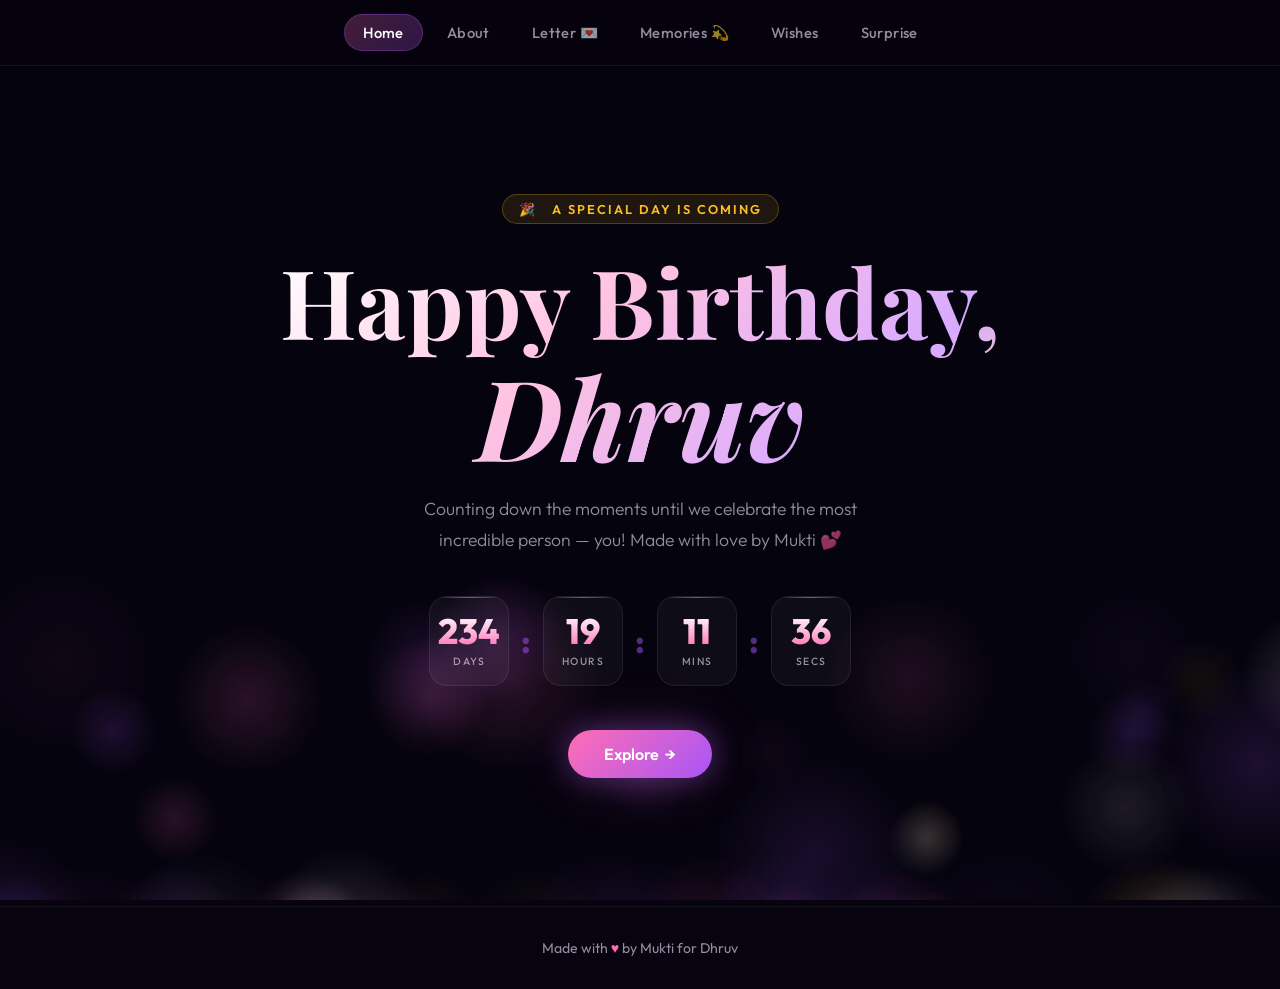
==== index.html @ afbd9cef "First Commit" ====
<!DOCTYPE html>
<html lang="en">
<head>
  <meta charset="UTF-8">
  <meta name="viewport" content="width=device-width, initial-scale=1.0">
  <title>Happy Birthday Dhruv 🎂</title>
  <meta name="description" content="A special birthday celebration for Dhruv, made with love by Mukti.">
  <link rel="stylesheet" href="style.css">
  <script src="script.js" defer></script>
</head>
<body>

  <canvas id="bg-canvas"></canvas>

  <nav>
    <a href="index.html" class="active">Home</a>
    <a href="about.html">About</a>
    <a href="letter.html">Letter 💌</a>
    <a href="memories.html">Memories 💫</a>
    <a href="wishes.html">Wishes</a>
    <a href="surprise.html">Surprise</a>
  </nav>

  <div class="hero">
    <div class="hero-tag">🎉 &nbsp; A Special Day is Coming</div>

    <h1>
      Happy Birthday,<br>
      <span class="hero-name">Dhruv</span>
    </h1>

    <p>Counting down the moments until we celebrate the most incredible person — you! Made with love by Mukti 💕</p>

    <!-- Countdown to July 29th -->
    <div class="countdown-container" id="countdown">
      <div class="countdown-box">
        <span class="countdown-val" id="days">00</span>
        <span class="countdown-label">Days</span>
      </div>
      <div class="countdown-sep">:</div>
      <div class="countdown-box">
        <span class="countdown-val" id="hours">00</span>
        <span class="countdown-label">Hours</span>
      </div>
      <div class="countdown-sep">:</div>
      <div class="countdown-box">
        <span class="countdown-val" id="minutes">00</span>
        <span class="countdown-label">Mins</span>
      </div>
      <div class="countdown-sep">:</div>
      <div class="countdown-box">
        <span class="countdown-val" id="seconds">00</span>
        <span class="countdown-label">Secs</span>
      </div>
    </div>

    <a class="btn" href="about.html"><span>Explore &nbsp;→</span></a>
  </div>

  <footer>Made with <span>♥</span> by Mukti for Dhruv</footer>

</body>
</html>
---- style.css ----
@import url('https://fonts.googleapis.com/css2?family=Outfit:wght@200;300;400;600;800;900&family=Playfair+Display:ital,wght@0,700;1,500&family=Dancing+Script:wght@700&display=swap');

:root {
  --pink: #ff6eb4;
  --purple: #a855f7;
  --gold: #fbbf24;
  --deep: #07040f;
  --glass: rgba(255,255,255,0.06);
  --glass-border: rgba(255,255,255,0.1);
  --text: #f0eaff;
  --sub: rgba(240,234,255,0.6);
  --radius: 28px;
  --shadow: 0 20px 60px rgba(0,0,0,0.5);
}

*, *::before, *::after {
  margin: 0; padding: 0;
  box-sizing: border-box;
}

html { scroll-behavior: smooth; }

/* Scrollbar */
::-webkit-scrollbar { width: 6px; }
::-webkit-scrollbar-track { background: #07040f; }
::-webkit-scrollbar-thumb { background: var(--purple); border-radius: 3px; }

body {
  font-family: 'Outfit', sans-serif;
  background: var(--deep);
  color: var(--text);
  min-height: 100vh;
  overflow-x: hidden;
}

/* ─── CINEMATIC VIDEO BACKGROUND ─── */
#bg-canvas {
  position: fixed;
  top: 0; left: 0;
  width: 100%; height: 100%;
  z-index: 0;
  pointer-events: none;
}

/* ─── NAVIGATION ─── */
nav {
  position: sticky;
  top: 0;
  z-index: 100;
  display: flex;
  justify-content: center;
  align-items: center;
  gap: 6px;
  padding: 14px 30px;
  background: rgba(7, 4, 15, 0.7);
  backdrop-filter: blur(20px);
  -webkit-backdrop-filter: blur(20px);
  border-bottom: 1px solid rgba(255,255,255,0.06);
}

nav a {
  color: var(--sub);
  text-decoration: none;
  font-weight: 500;
  font-size: 0.92rem;
  letter-spacing: 0.4px;
  padding: 8px 18px;
  border-radius: 50px;
  transition: all 0.3s ease;
}

nav a:hover {
  color: var(--text);
  background: rgba(168,85,247,0.15);
}

nav a.active {
  color: white;
  background: linear-gradient(135deg, rgba(255,110,180,0.25), rgba(168,85,247,0.25));
  border: 1px solid rgba(168,85,247,0.3);
}

/* ─── HERO SECTION (Homepage) ─── */
.hero {
  position: relative;
  z-index: 10;
  min-height: calc(100vh - 60px);
  display: flex;
  flex-direction: column;
  align-items: center;
  justify-content: center;
  text-align: center;
  padding: 60px 20px;
}

.hero-tag {
  display: inline-flex;
  align-items: center;
  gap: 8px;
  font-size: 0.8rem;
  font-weight: 600;
  letter-spacing: 2px;
  text-transform: uppercase;
  color: var(--gold);
  background: rgba(251,191,36,0.1);
  border: 1px solid rgba(251,191,36,0.25);
  padding: 6px 16px;
  border-radius: 50px;
  margin-bottom: 24px;
  animation: fadeSlideDown 0.8s ease both;
}

.hero h1 {
  font-family: 'Playfair Display', serif;
  font-size: clamp(2.8rem, 8vw, 6rem);
  font-weight: 700;
  line-height: 1.1;
  background: linear-gradient(135deg, #ffffff 0%, #ffc3e1 40%, #d8aaff 80%, #ffe29a 100%);
  -webkit-background-clip: text;
  -webkit-text-fill-color: transparent;
  background-clip: text;
  margin-bottom: 16px;
  animation: fadeSlideDown 0.8s 0.15s ease both;
}

.hero-name {
  font-style: italic;
  font-size: clamp(3rem, 9vw, 7rem);
  display: block;
}

.hero p {
  font-size: 1.1rem;
  color: var(--sub);
  max-width: 500px;
  line-height: 1.8;
  margin-bottom: 40px;
  font-weight: 300;
  animation: fadeSlideDown 0.8s 0.3s ease both;
}

/* ─── COUNTDOWN ─── */
.countdown-container {
  display: flex;
  justify-content: center;
  gap: 12px;
  margin-bottom: 44px;
  animation: fadeSlideDown 0.8s 0.45s ease both;
}

.countdown-box {
  position: relative;
  width: 80px;
  height: 90px;
  background: rgba(255,255,255,0.04);
  border: 1px solid rgba(255,255,255,0.08);
  border-radius: 18px;
  display: flex;
  flex-direction: column;
  align-items: center;
  justify-content: center;
  backdrop-filter: blur(10px);
  overflow: hidden;
  transition: transform 0.3s ease, border-color 0.3s ease;
}

.countdown-box::before {
  content: '';
  position: absolute;
  top: 0; left: 0; right: 0;
  height: 1px;
  background: linear-gradient(90deg, transparent, rgba(255,110,180,0.6), transparent);
}

.countdown-box:hover {
  transform: translateY(-4px);
  border-color: rgba(168,85,247,0.3);
}

.countdown-val {
  font-family: 'Outfit', sans-serif;
  font-size: 2.2rem;
  font-weight: 800;
  background: linear-gradient(180deg, #fff 0%, var(--pink) 100%);
  -webkit-background-clip: text;
  -webkit-text-fill-color: transparent;
  background-clip: text;
  line-height: 1;
  transition: all 0.3s cubic-bezier(0.4, 0, 0.2, 1);
}

.countdown-label {
  font-size: 0.65rem;
  letter-spacing: 1.5px;
  text-transform: uppercase;
  color: var(--sub);
  margin-top: 6px;
  font-weight: 500;
}

.countdown-sep {
  font-size: 2rem;
  font-weight: 800;
  color: var(--purple);
  display: flex;
  align-items: center;
  opacity: 0.5;
  animation: blink 1s infinite;
}

/* ─── BUTTONS ─── */
.btn {
  display: inline-flex;
  align-items: center;
  gap: 8px;
  padding: 14px 36px;
  font-size: 1rem;
  font-weight: 600;
  font-family: 'Outfit', sans-serif;
  color: white;
  text-decoration: none;
  background: linear-gradient(135deg, #ff6eb4, #a855f7);
  border-radius: 50px;
  border: none;
  cursor: pointer;
  position: relative;
  overflow: hidden;
  box-shadow: 0 0 30px rgba(168,85,247,0.4), 0 0 60px rgba(255,110,180,0.2);
  transition: transform 0.3s ease, box-shadow 0.3s ease;
  animation: fadeSlideDown 0.8s 0.6s ease both;
}

.btn::before {
  content: '';
  position: absolute;
  inset: 0;
  background: linear-gradient(135deg, #a855f7, #ff6eb4);
  opacity: 0;
  transition: opacity 0.4s ease;
}

.btn:hover {
  transform: translateY(-3px) scale(1.04);
  box-shadow: 0 0 40px rgba(168,85,247,0.6), 0 0 80px rgba(255,110,180,0.3);
}

.btn:hover::before { opacity: 1; }

.btn span { position: relative; z-index: 1; }

/* ─── GLASS CARD ─── */
.glass-card {
  background: var(--glass);
  border: 1px solid var(--glass-border);
  border-radius: var(--radius);
  backdrop-filter: blur(16px);
  -webkit-backdrop-filter: blur(16px);
  box-shadow: var(--shadow), inset 0 1px 0 rgba(255,255,255,0.08);
}

/* ─── SECTION LAYOUTS ─── */
section {
  position: relative;
  z-index: 10;
  max-width: 1100px;
  margin: 0 auto;
  padding: 80px 24px;
}

.section-heading {
  text-align: center;
  margin-bottom: 60px;
}

.section-heading .tag {
  display: inline-block;
  font-size: 0.75rem;
  font-weight: 700;
  letter-spacing: 2.5px;
  text-transform: uppercase;
  color: var(--pink);
  margin-bottom: 14px;
}

.section-heading h1 {
  font-family: 'Playfair Display', serif;
  font-size: clamp(2rem, 5vw, 3.5rem);
  font-weight: 700;
  background: linear-gradient(135deg, #fff 30%, #d8aaff 100%);
  -webkit-background-clip: text;
  -webkit-text-fill-color: transparent;
  background-clip: text;
}

/* ─── TIMELINE (About) ─── */
.timeline {
  display: flex;
  flex-direction: column;
  gap: 20px;
}

.timeline-item {
  display: flex;
  align-items: flex-start;
  gap: 24px;
  padding: 28px 32px;
  opacity: 0;
  transform: translateY(30px);
  animation: fadeSlideUp 0.6s ease forwards;
  transition: transform 0.4s ease, box-shadow 0.4s ease;
}

.timeline-item:hover {
  transform: translateY(-4px) !important;
  box-shadow: 0 20px 50px rgba(168,85,247,0.2);
  border-color: rgba(168,85,247,0.3);
}

.timeline-num {
  flex-shrink: 0;
  width: 52px;
  height: 52px;
  border-radius: 50%;
  background: linear-gradient(135deg, rgba(255,110,180,0.2), rgba(168,85,247,0.2));
  border: 1px solid rgba(168,85,247,0.3);
  display: flex;
  align-items: center;
  justify-content: center;
  font-weight: 800;
  font-size: 1.1rem;
  color: var(--pink);
}

.timeline-content h3 {
  font-size: 1.2rem;
  font-weight: 700;
  margin-bottom: 8px;
  color: white;
}

.timeline-content p {
  color: var(--sub);
  line-height: 1.7;
  font-size: 0.95rem;
  font-weight: 300;
}

/* ─── POLAROID GALLERY ─── */
.gallery {
  display: grid;
  grid-template-columns: repeat(auto-fit, minmax(260px, 1fr));
  gap: 28px;
}

.polaroid-card {
  background: #f7f3ee;
  padding: 14px 14px 50px 14px;
  border-radius: 4px;
  box-shadow: 0 12px 35px rgba(0,0,0,0.4), 0 2px 4px rgba(0,0,0,0.2);
  cursor: pointer;
  position: relative;
  transition: transform 0.5s cubic-bezier(0.175, 0.885, 0.32, 1.275), box-shadow 0.5s ease;
  opacity: 0;
  animation: fadeSlideUp 0.5s ease forwards;
}

.polaroid-card:nth-child(even) { transform: rotate(-2.5deg); }
.polaroid-card:nth-child(odd) { transform: rotate(2deg); }
.polaroid-card:nth-child(3n) { transform: rotate(-1deg); }

.polaroid-card:hover {
  transform: scale(1.07) rotate(0deg) translateY(-12px) !important;
  box-shadow: 0 30px 60px rgba(0,0,0,0.6), 0 0 40px rgba(168,85,247,0.2);
  z-index: 20;
}

.polaroid-card img {
  width: 100%;
  height: 240px;
  object-fit: cover;
  display: block;
}

.polaroid-caption {
  position: absolute;
  bottom: 12px;
  left: 0; right: 0;
  text-align: center;
  font-family: 'Dancing Script', cursive;
  font-size: 1.4rem;
  font-weight: 700;
  color: #2d2d2d;
}

/* ─── LIGHTBOX ─── */
.lightbox {
  position: fixed;
  inset: 0;
  background: rgba(7,4,15,0.96);
  backdrop-filter: blur(20px);
  z-index: 1000;
  display: flex;
  flex-direction: column;
  align-items: center;
  justify-content: center;
  opacity: 0;
  pointer-events: none;
  transition: opacity 0.4s ease;
}

.lightbox.active {
  opacity: 1;
  pointer-events: auto;
}

.lightbox-content {
  max-width: 85vw;
  max-height: 75vh;
  border-radius: 12px;
  box-shadow: 0 30px 80px rgba(0,0,0,0.8);
  transform: scale(0.88);
  transition: transform 0.45s cubic-bezier(0.175, 0.885, 0.32, 1.275);
}

.lightbox.active .lightbox-content { transform: scale(1); }

.lightbox-caption {
  font-family: 'Dancing Script', cursive;
  font-size: 2.2rem;
  color: var(--gold);
  margin-top: 20px;
  font-weight: 700;
}

.lightbox-close {
  position: absolute;
  top: 24px; right: 32px;
  font-size: 2rem;
  color: var(--sub);
  cursor: pointer;
  width: 44px; height: 44px;
  display: flex;
  align-items: center;
  justify-content: center;
  border-radius: 50%;
  background: rgba(255,255,255,0.06);
  border: 1px solid rgba(255,255,255,0.1);
  transition: all 0.3s ease;
}

.lightbox-close:hover {
  background: rgba(255,110,180,0.2);
  border-color: var(--pink);
  color: var(--pink);
}

/* ─── WISHES WALL ─── */
.wishes-layout {
  display: flex;
  flex-direction: column;
  gap: 60px;
}

.wishes-form-card {
  max-width: 560px;
  margin: 0 auto;
  width: 100%;
  padding: 40px;
}

.wishes-form-card h2 {
  font-size: 1.8rem;
  font-weight: 700;
  margin-bottom: 8px;
  color: white;
}

.wishes-form-card > p {
  color: var(--sub);
  font-size: 0.95rem;
  margin-bottom: 28px;
  line-height: 1.6;
  font-weight: 300;
}

.wishes-form { display: flex; flex-direction: column; gap: 14px; }

.form-group { display: flex; flex-direction: column; gap: 6px; }

.form-group label {
  font-size: 0.85rem;
  font-weight: 600;
  color: var(--sub);
  letter-spacing: 0.3px;
}

.form-group input,
.form-group textarea {
  background: rgba(255,255,255,0.05);
  border: 1px solid rgba(255,255,255,0.1);
  border-radius: 14px;
  padding: 13px 18px;
  color: white;
  font-size: 0.95rem;
  font-family: 'Outfit', sans-serif;
  transition: all 0.3s ease;
  resize: none;
}

.form-group input:focus,
.form-group textarea:focus {
  outline: none;
  border-color: rgba(168,85,247,0.5);
  background: rgba(168,85,247,0.06);
  box-shadow: 0 0 0 4px rgba(168,85,247,0.1);
}

.form-group input::placeholder,
.form-group textarea::placeholder { color: rgba(255,255,255,0.25); }

.wishes-grid {
  display: grid;
  grid-template-columns: repeat(auto-fill, minmax(230px, 1fr));
  gap: 24px;
}

.wish-note {
  padding: 24px 22px 18px;
  border-radius: 4px;
  box-shadow: 0 8px 25px rgba(0,0,0,0.25), 2px 4px 10px rgba(0,0,0,0.15);
  transition: transform 0.35s ease, box-shadow 0.35s ease;
  position: relative;
  min-height: 180px;
  display: flex;
  flex-direction: column;
  justify-content: space-between;
}

.wish-note::before {
  content: '📌';
  position: absolute;
  top: -5px; left: 50%;
  transform: translateX(-50%);
  font-size: 1rem;
}

.wish-note:hover {
  transform: translateY(-10px) rotate(0deg) scale(1.03) !important;
  box-shadow: 0 20px 40px rgba(0,0,0,0.3);
  z-index: 5;
}

.wish-text {
  font-family: 'Dancing Script', cursive;
  font-size: 1.35rem;
  font-weight: 600;
  color: #1a1a2e;
  line-height: 1.5;
  margin-top: 10px;
}

.wish-author {
  font-size: 0.78rem;
  font-weight: 700;
  color: rgba(0,0,0,0.4);
  text-align: right;
  border-top: 1px dashed rgba(0,0,0,0.12);
  padding-top: 10px;
  margin-top: 14px;
  letter-spacing: 0.5px;
  text-transform: uppercase;
}

.note-color-1 { background: #ffee88; transform: rotate(-2deg); }
.note-color-2 { background: #ffb3c6; transform: rotate(2.5deg); }
.note-color-3 { background: #b5f5d0; transform: rotate(-1.5deg); }
.note-color-4 { background: #dbb4ff; transform: rotate(2deg); }
.note-color-5 { background: #ffd29d; transform: rotate(-1deg); }

/* ─── SURPRISE GIFT BOX ─── */
.gift-scene {
  perspective: 700px;
  width: 170px;
  height: 170px;
  margin: 40px auto;
  cursor: pointer;
}

.gift-box {
  width: 100%;
  height: 100%;
  position: relative;
  transform-style: preserve-3d;
  animation: giftWobble 3s infinite ease-in-out;
  transition: opacity 0.6s ease, transform 0.6s ease;
}

.gift-box:hover { animation: giftShake 0.3s infinite linear; }

.gift-body {
  position: absolute;
  inset: 0;
  top: 35px;
  height: calc(100% - 35px);
  background: linear-gradient(135deg, #c0392b, #962d22);
  border-radius: 8px;
  box-shadow: 0 15px 40px rgba(192,57,43,0.5), inset 0 0 20px rgba(0,0,0,0.2);
  overflow: hidden;
}

.gift-ribbon-v {
  position: absolute;
  top: 0; left: calc(50% - 12px);
  width: 24px; height: 100%;
  background: linear-gradient(180deg, #f39c12, #e67e22);
  box-shadow: 0 0 15px rgba(243,156,18,0.4);
}

.gift-ribbon-h {
  position: absolute;
  top: calc(50% - 12px); left: 0;
  width: 100%; height: 24px;
  background: linear-gradient(90deg, #f39c12, #e67e22);
  box-shadow: 0 0 15px rgba(243,156,18,0.4);
}

.gift-lid {
  position: absolute;
  top: 0; left: -8px;
  width: calc(100% + 16px);
  height: 48px;
  background: linear-gradient(135deg, #e74c3c, #c0392b);
  border-radius: 6px;
  box-shadow: 0 8px 20px rgba(0,0,0,0.4);
  transform-origin: center bottom;
  transition: all 1s cubic-bezier(0.175, 0.885, 0.32, 1.275);
  z-index: 10;
}

.gift-lid::after {
  content: '🎀';
  position: absolute;
  top: -30px; left: 50%;
  transform: translateX(-50%);
  font-size: 2.4rem;
  filter: drop-shadow(0 4px 8px rgba(0,0,0,0.4));
  animation: bowPulse 2s infinite ease-in-out;
}

.gift-box.opened .gift-lid {
  transform: translateY(-160px) rotate(40deg);
  opacity: 0;
}

.gift-box.opened {
  animation: none;
  transform: scale(0);
  opacity: 0;
}

#gift-click-hint {
  font-size: 0.9rem;
  color: var(--sub);
  letter-spacing: 0.5px;
  animation: pulseOpacity 2s infinite ease-in-out;
}

/* ─── SURPRISE MESSAGE ─── */
#message {
  max-width: 640px;
  width: 100%;
  margin: 0 auto;
  padding: 48px 40px;
  text-align: center;
  font-size: 1.25rem;
  line-height: 1.9;
  color: var(--text);
  font-weight: 300;
  opacity: 0;
  transform: translateY(30px) scale(0.95);
  transition: all 0.8s cubic-bezier(0.175, 0.885, 0.32, 1.275);
}

#message.revealed {
  opacity: 1;
  transform: translateY(0) scale(1);
}

/* ─── AUDIO WIDGET ─── */
.audio-widget {
  position: fixed;
  bottom: 28px; right: 28px;
  background: rgba(7,4,15,0.85);
  border: 1px solid rgba(255,255,255,0.1);
  border-radius: 60px;
  padding: 10px 22px 10px 12px;
  display: flex;
  align-items: center;
  gap: 12px;
  z-index: 500;
  backdrop-filter: blur(20px);
  box-shadow: 0 10px 40px rgba(0,0,0,0.5);
  transition: transform 0.3s ease, border-color 0.3s ease;
}

.audio-widget:hover {
  transform: translateY(-3px);
  border-color: rgba(168,85,247,0.35);
}

.audio-btn {
  width: 42px; height: 42px;
  border-radius: 50%;
  background: linear-gradient(135deg, var(--pink), var(--purple));
  border: none;
  cursor: pointer;
  color: white;
  font-size: 1rem;
  display: flex;
  align-items: center;
  justify-content: center;
  box-shadow: 0 4px 15px rgba(168,85,247,0.4);
  transition: transform 0.3s ease, box-shadow 0.3s ease;
  flex-shrink: 0;
}

.audio-btn:hover {
  transform: scale(1.1);
  box-shadow: 0 6px 20px rgba(168,85,247,0.6);
}

.audio-info { display: flex; flex-direction: column; }

.audio-title {
  font-size: 0.75rem;
  font-weight: 600;
  color: var(--text);
  white-space: nowrap;
}

.audio-visualizer {
  display: flex;
  align-items: flex-end;
  gap: 3px;
  height: 14px;
  margin-top: 4px;
}

.visualizer-bar {
  width: 3px;
  border-radius: 2px;
  background: var(--pink);
  height: 3px;
  transition: height 0.1s ease;
}

.audio-widget.playing .visualizer-bar:nth-child(1) { animation: vBar 0.9s 0.0s infinite alternate ease-in-out; }
.audio-widget.playing .visualizer-bar:nth-child(2) { animation: vBar 0.9s 0.2s infinite alternate ease-in-out; }
.audio-widget.playing .visualizer-bar:nth-child(3) { animation: vBar 0.9s 0.4s infinite alternate ease-in-out; }
.audio-widget.playing .visualizer-bar:nth-child(4) { animation: vBar 0.9s 0.15s infinite alternate ease-in-out; }
.audio-widget.playing .visualizer-bar:nth-child(5) { animation: vBar 0.9s 0.35s infinite alternate ease-in-out; }

/* ─── CANVAS CONFETTI ─── */
#confetti-canvas {
  position: fixed;
  inset: 0;
  width: 100vw;
  height: 100vh;
  pointer-events: none;
  z-index: 999;
}

/* ─── FOOTER ─── */
footer {
  position: relative;
  z-index: 10;
  text-align: center;
  padding: 32px;
  color: var(--sub);
  font-size: 0.88rem;
  border-top: 1px solid rgba(255,255,255,0.05);
}

footer span { color: var(--pink); }

/* ─── HIDDEN ─── */
.hidden { display: none !important; }

/* ─── ANIMATIONS ─── */
@keyframes fadeSlideDown {
  from { opacity: 0; transform: translateY(-20px); }
  to   { opacity: 1; transform: translateY(0); }
}

@keyframes fadeSlideUp {
  from { opacity: 0; transform: translateY(30px); }
  to   { opacity: 1; transform: translateY(0); }
}

@keyframes blink {
  0%, 100% { opacity: 0.5; }
  50% { opacity: 1; }
}

@keyframes giftWobble {
  0%, 100% { transform: rotate(0); }
  25%  { transform: rotate(4deg); }
  75%  { transform: rotate(-4deg); }
}

@keyframes giftShake {
  0%   { transform: translate(0,0) rotate(0); }
  20%  { transform: translate(-3px, 2px) rotate(-2deg); }
  40%  { transform: translate(3px,-1px) rotate(2deg); }
  60%  { transform: translate(-2px,-2px) rotate(-1deg); }
  80%  { transform: translate(3px, 1px) rotate(1deg); }
  100% { transform: translate(0, 0) rotate(0); }
}

@keyframes bowPulse {
  0%, 100% { transform: translateX(-50%) scale(1); }
  50%      { transform: translateX(-50%) scale(1.12); }
}

@keyframes vBar {
  from { height: 3px; }
  to   { height: 14px; }
}

@keyframes pulseOpacity {
  0%, 100% { opacity: 0.5; }
  50%      { opacity: 1; }
}

/* ─── RESPONSIVE ─── */
@media (max-width: 768px) {
  .hero h1 { font-size: 2.6rem; }
  .countdown-box { width: 68px; height: 78px; }
  .countdown-val { font-size: 1.8rem; }
  nav { gap: 2px; padding: 12px 12px; }
  nav a { font-size: 0.8rem; padding: 6px 10px; }
  .timeline-item { flex-direction: column; padding: 22px; gap: 14px; }
  .wishes-form-card { padding: 28px 20px; }
  #message { padding: 36px 24px; font-size: 1.1rem; }
}
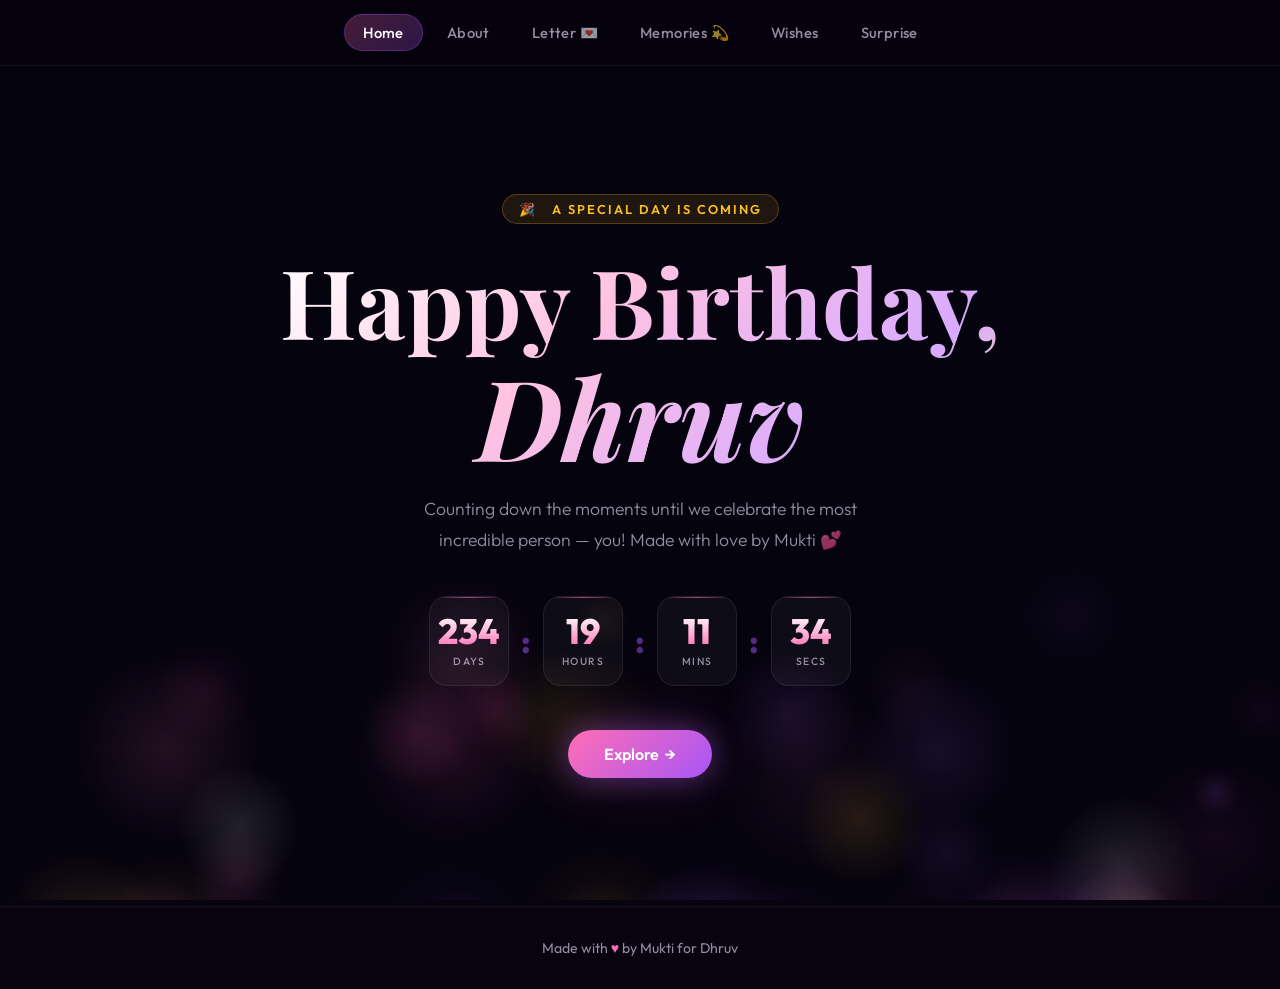
==== commit 1ed7a34c: "Updated birthday website" ====
--- a/index.html
+++ b/index.html
@@ -3,7 +3,7 @@
 <head>
   <meta charset="UTF-8">
   <meta name="viewport" content="width=device-width, initial-scale=1.0">
-  <title>Happy Birthday Dhruv 🎂</title>
+  <title>Happy Birthday My Love 🎂</title>
   <meta name="description" content="A special birthday celebration for Dhruv, made with love by Mukti.">
   <link rel="stylesheet" href="style.css">
   <script src="script.js" defer></script>
